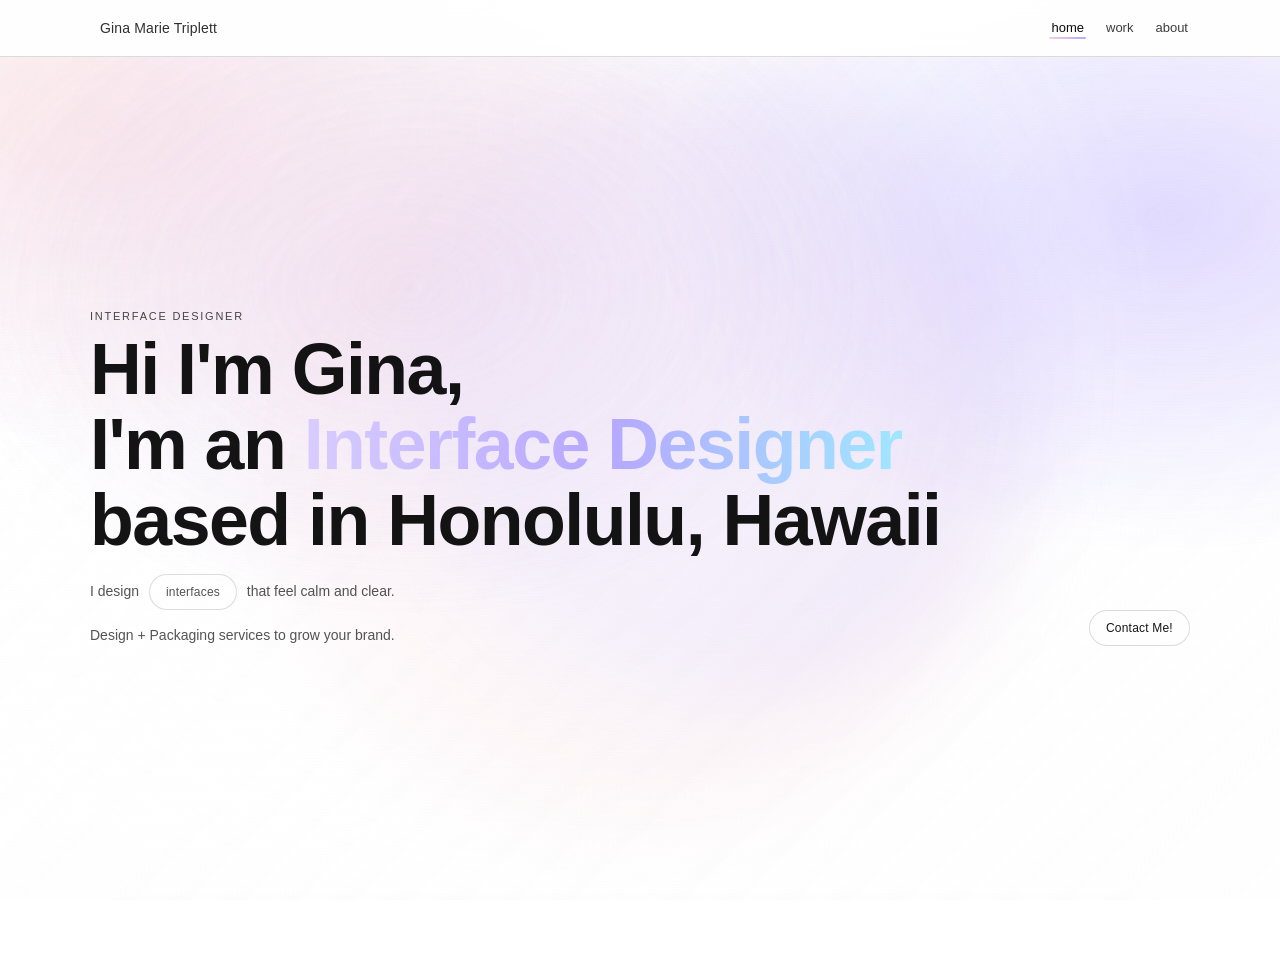
==== index.html @ a308b0f1 "up nav" ====
<!doctype html>
<html lang="en">

<head>
    <meta charset="utf-8" />
    <meta name="viewport" content="width=device-width,initial-scale=1" />
    <title>Gina Marie Triplett — Portfolio</title>

    <!-- CONNECT CSS -->
    <link rel="stylesheet" href="css/style.css" />
</head>

<body>

    <!-- FLUID BACKGROUND (GLOBAL) -->
    <link rel="stylesheet" href="css/fluidbackground.css" />
    <div class="bg" aria-hidden="true">
        <div class="blob blob--1"></div>
        <div class="blob blob--2"></div>
        <div class="blob blob--3"></div>
    </div>
    <script src="js/fluidbackground.js"></script>

    <!-- LOADER -->
    <link rel="stylesheet" href="css/loader.css" />
    <div class="loader" id="loader" aria-label="Loading screen" role="status">
        <div class="loader-parallax" aria-hidden="true">
            <div class="layer l1"></div>
            <div class="layer l2"></div>
            <div class="layer l3"></div>
            <div class="layer grain"></div>
        </div>

        <div class="loader-inner">
            <div class="loader-row">
                <span class="loader-brand">Gina Marie Triplett</span>
                <span class="loader-pct" id="loaderPct">0%</span>
            </div>

            <div class="loader-bar" aria-hidden="true">
                <div class="loader-fill" id="loaderFill"></div>
            </div>

            <p class="loader-sub">Loading portfolio…</p>
        </div>
    </div>
    <script src="js/loader.js"></script>

    <!-- HEADER -->
    <header class="site-header">
        <div class="wrap nav">
            <a class="brand" href="#top">
                <img src="../portfolio-2026/img/star-black-2.png" alt="">
                Gina Marie Triplett</a>

            <nav class="menu" aria-label="Primary">
                <a href="#top" class="active">home</a>
                <a href="#projects">work</a>
                <a href="#about">about</a>
                <!-- <a href="#contact">contact</a> -->
            </nav>
        </div>

        <div class="progress" aria-hidden="true">
            <span id="progressFill"></span>
        </div>

    </header>

    <!-- SCROLL TRACKING -->
    <main class="scroll-parent" id="scroll-parent">

        <!-- HERO -->
        <section class="snap-sec hero" id="top" aria-label="Hero" data-theme="hero">
            <div class="hero-parallax" aria-hidden="true">
                <div class="layer l1"></div>
                <div class="layer l2"></div>
                <div class="layer l3"></div>
                <div class="layer grain"></div>
            </div>

            <div class="wrap hero-grid">
                <div class="hero-copy anim hero-parallax-text">
                    <p class="eyebrow">INTERFACE DESIGNER</p>

                    <h1 class="typing">
                        Hi I'm Gina,<br>
                        I'm an <span class="accent">Interface Designer</span><br>
                        based in Honolulu, Hawaii
                    </h1>

                    <!-- ENABLE ROTATOR -->
                    <link rel="stylesheet" href="css/rotator.css">
                    <p class="rotator" aria-label="Rotating tagline">
                        <span>I design</span>
                        <span class="rotator-word" id="rotWord">interfaces</span>
                        <span>that feel calm and clear.</span>
                    </p>
                    <script src="js/rotator.js"></script>

                    <p class="lead">Design + Packaging services to grow your brand.</p>
                </div>

                <div class="hero-cta anim hero-parallax-text">
                    <a class="btn btn-outline" href="#contact">Contact Me!</a>
                </div>
            </div>
        </section>

        <!-- PROJECTS -->
        <section class="snap-sec projects" id="projects" aria-label="Projects" data-theme="projects">
            <div class="wrap panel panel--glass">

                <div class="strip" aria-label="Skills banner">
                    <div class="strip-inner">
                        <div class="marquee" aria-hidden="true">
                            <span>Interface Design</span><span class="dot">•</span>
                            <span>Design Systems</span><span class="dot">•</span>
                            <span>Logo Design</span><span class="dot">•</span>
                            <span>Brand Identity</span><span class="dot">•</span>
                            <span>Packaging Strategy</span><span class="dot">•</span>
                            <span>Scroll-Trigger Transitions</span><span class="dot">•</span>
                            <span>Motion &amp; Animation</span><span class="dot">•</span>
                            <span>Interactive Prototypes</span><span class="dot">•</span>
                            <span>Responsive Web Design</span><span class="dot">•</span>
                            <span>UI Architecture</span><span class="dot">•</span>
                            <span>Thoughtful Micro-Interactions</span><span class="dot">•</span>
                            <span>Calm, Clear UX</span><span class="dot">•</span>
                            <span>Designed in Honolulu</span><span class="dot">•</span>

                            <span>Interface Design</span><span class="dot">•</span>
                            <span>Design Systems</span><span class="dot">•</span>
                            <span>Logo Design</span><span class="dot">•</span>
                            <span>Brand Identity</span><span class="dot">•</span>
                            <span>Packaging Strategy</span><span class="dot">•</span>
                            <span>Scroll-Trigger Transitions</span><span class="dot">•</span>
                            <span>Motion &amp; Animation</span><span class="dot">•</span>
                            <span>Interactive Prototypes</span><span class="dot">•</span>
                            <span>Responsive Web Design</span><span class="dot">•</span>
                            <span>UI Architecture</span><span class="dot">•</span>
                            <span>Thoughtful Micro-Interactions</span><span class="dot">•</span>
                            <span>Calm, Clear UX</span><span class="dot">•</span>
                            <span>Designed in Honolulu</span><span class="dot">•</span>
                        </div>
                    </div>
                </div>

                <div class="section-head anim">
                    <p class="eyebrow">SELECTED WORK</p>
                    <h2 class="h2">Work</h2>
                    <p class="muted">A few highlights from UI, branding, and web builds.</p>
                </div>

                <div class="grid anim" aria-label="Project grid">

                    <a class="card card--featured" href="aetherair-branding/index.html">
                        <div class="thumb">
                            <img src="img/1-branding-airline-gate-aa.jpg"
                                alt="Aether Airlines branding shown on an airport gate sign">
                        </div>
                        <div class="meta">
                            <h3>Aether Airlines - Branding</h3>
                            <p>Logo Design, Brand Identity</p>
                        </div>
                    </a>



                    <a class="card" href="aetherair-website/index.html">
                        <div class="thumb">
                            <img src="img/1-aetherair-website.jpg" alt="Aether Airlines website design">
                        </div>
                        <div class="meta">
                            <h3>Aether Airlines - Website</h3>
                            <p>Responsive Web Design, UI Architecture</p>
                        </div>
                    </a>

                    <a class="card" href="aetherair-mobile/index.html">
                        <div class="thumb">
                            <img src="img/1-aetherair-mobileapp.jpg" alt="Aether Airlines mobile app design">
                        </div>
                        <div class="meta">
                            <h3>Aether Airlines - Mobile App</h3>
                            <p>Mobile Design, Airline Mobile Features</p>
                        </div>
                    </a>

                    <a class="card" href="tourism-logo/index.html">
                        <div class="thumb">
                            <img src="img/amsterdam-thumbnail-logo.jpg" alt="Amsterdam logo design">
                        </div>
                        <div class="meta">
                            <h3>Amsterdam Logo</h3>
                            <p>Logo Design</p>
                        </div>
                    </a>

                    <a class="card" href="ll-animation/index.html">
                        <div class="thumb">
                            <img src="img/animation-yellow-bg-logo.jpg" alt="L&L animation branding">
                        </div>
                        <div class="meta">
                            <h3>L&L Animation</h3>
                            <p>Motion Graphics, Brand Identity Animation</p>
                        </div>
                    </a>

                    <a class="card" href="volt-fitness/index.html">
                        <div class="thumb">
                            <img src="img/volt-mock-logo.jpg" alt="Volt fitness tracker branding">
                        </div>
                        <div class="meta">
                            <h3>Volt Fitness Tracker</h3>
                            <p>Brand Identity, Logo Design, Website Design</p>
                        </div>
                    </a>
                </div>
            </div>
            </div>
        </section>

        <!-- ABOUT -->
        <section class="snap-sec about" id="about" aria-label="About" data-theme="about">
            <div class="wrap panel panel--glass">
                <div class="about-card anim">
                    <img class="about-img" src="img/1-profilepic.jpg" alt="Portrait of Gina Marie Triplett" />

                    <div class="about-copy">
                        <p class="eyebrow">THE CREATIVE</p>
                        <h2>About Me</h2>

                        <p class="muted">
                            I’m an interface designer based in Honolulu, focused on building clean, structured visual
                            systems for digital products. My work emphasizes clarity, consistency, and thoughtful
                            interaction design.
                        </p>

                        <p class="muted">
                            Outside of design, I’m usually at the beach, running, or training at the gym.
                            I also love baking and decompressing with Nintendo Switch games.
                        </p>
                    </div>
                </div>
            </div>
        </section>

        <!-- CONTACT -->
        <section class="snap-sec contact" id="contact" aria-label="Contact" data-theme="contact">
            <div class="wrap panel panel--glass">
                <div class="contact-card anim">
                    <div class="contact-copy">
                        <p class="eyebrow">WORK TOGETHER</p>
                        <h2>Contact</h2>
                        <p class="muted">Impacting the world one design at a time.</p>

                        <div class="contact-actions">
                            <a class="btn btn-outline" href="https://www.linkedin.com/in/ginamarietriplett/"
                                target="_blank" rel="noreferrer">LinkedIn</a>
                            <a class="btn btn-outline" href="mailto:ginamarietriplett@gmail.com">Email</a>
                            <a class="btn btn-outline" href="img/ginamarietriplett_resume_2026.pdf" target="_blank"
                                rel="noreferrer">Resume</a>
                        </div>
                    </div>
                </div>
            </div>
        </section>

        <!-- FOOTER -->
        <section class="snap-sec footer-sec" aria-label="Footer" data-theme="footer">
            <footer class="footer wrap anim">
                <div class="footer-row">
                    <small>© <span id="year"></span> <img src="../img/star-black-2.png" alt=""> Gina Marie
                        Triplett</small>
                    <nav class="footer-links" aria-label="Footer links">
                        <a href="#top">Home</a>
                        <a href="#projects">Work</a>
                        <a href="#about">About</a>
                        <a href="#contact">Contact</a>
                    </nav>
                </div>
            </footer>
        </section>

    </main>

    <!-- ENABLE ON SCROLL TRIGGER EVENTS -->
    <link rel="stylesheet" href="css/scrolltriggers.css">
    <script src="js/scrolltriggers.js"></script>




</body>

</html>
---- css/style.css ----
/* =========================================================
   01) TOKENS / ROOT
========================================================= */
:root {
    --bg: #ffffff;
    --ink: #0b0b0b;
    --muted: rgba(11, 11, 11, .65);
    --line: rgba(11, 11, 11, .14);

    --pink: #f6cfd9;
    --purple: #b6a7ff;

    --radius: 999px;
    --wrap: 1100px;
    --headerH: 56px;

    --grad: linear-gradient(135deg, var(--pink), var(--purple));

    --mx: 50vw;
    --my: 50vh;

    --c1: rgba(246, 207, 217, .50);
    --c2: rgba(182, 167, 255, .42);
    --c3: rgba(255, 255, 255, .14);
}

/* =========================================================
   02) BASE / RESET
========================================================= */
* {
    box-sizing: border-box;
}

html,
body {
    height: 100%;
}

/* ENABLE SMOOTH SCROLLING */
html {
    scroll-behavior: smooth;
}

body {
    margin: 0;
    font-family: "Helvetica Neue", Helvetica, Arial, sans-serif;
    color: var(--ink);
    background: var(--bg);
    /* overflow: hidden; */
}

a {
    color: inherit;
    text-decoration: none;
}

.wrap {
    width: min(var(--wrap), calc(100% - 56px));
    margin-inline: auto;
}

.eyebrow {
    margin: 0 0 10px;
    font-size: 11px;
    letter-spacing: .16em;
    text-transform: uppercase;
    opacity: .78;
}

.h2 {
    margin: 0 0 10px;
    font-size: clamp(28px, 3.2vw, 44px);
    letter-spacing: -.02em;
}

.muted {
    margin: 0;
    color: var(--muted);
    line-height: 1.7;
    /* increase from default */
}

.snap,
.site-header,
.loader {
    position: relative;
    z-index: 1;
}

/* ENABLE RESPONSIVE IMAGES */
img {
    max-width: 100%;
    height: auto;
    display: block;
}




/* =========================================================
   04) SHARED COMPONENTS
========================================================= */
.btn {
    display: inline-flex;
    align-items: center;
    justify-content: center;
    padding: 10px 16px;
    border-radius: var(--radius);
    font-size: 12px;
    letter-spacing: .2px;
    white-space: nowrap;
}

.btn-outline {
    border: 1px solid var(--line);
    background: rgba(255, 255, 255, .45);
    transition: transform .25s ease, box-shadow .25s ease, border-color .25s ease;
}

.btn-outline:hover {
    border-color: rgba(182, 167, 255, .65);
    transform: translateY(-2px);
    box-shadow: 0 12px 28px rgba(182, 167, 255, .18);
}

.panel {
    border-radius: 28px;
    padding: clamp(22px, 4vw, 44px);
    border: 1px solid rgba(255, 255, 255, .40);
    background: rgba(255, 255, 255, .35);
    backdrop-filter: blur(12px);
    -webkit-backdrop-filter: blur(12px);
    box-shadow: 0 22px 70px rgba(0, 0, 0, .10);
}

.panel--glass {
    position: relative;
    overflow: hidden;
}

.panel--glass::before {
    content: "";
    position: absolute;
    inset: -2px;
    pointer-events: none;
    background:
        radial-gradient(900px 420px at 18% 12%, rgba(255, 255, 255, .55), transparent 55%),
        radial-gradient(700px 360px at 82% 8%, rgba(255, 255, 255, .35), transparent 60%);
    opacity: .55;
}

.panel--glass>* {
    position: relative;
    z-index: 1;
}

/* =========================================================
   05) HEADER + SCROLLER
========================================================= */
.site-header {
    position: fixed;
    width: 100%;
    top: 0;
    z-index: 50;
    background: rgba(255, 255, 255, .92);
    backdrop-filter: blur(10px);
    border-bottom: 1px solid var(--line);
}

.nav {
    display: flex;
    align-items: center;
    justify-content: space-between;
    gap: 16px;
    padding: 14px 0;
}

.brand {
    font-size: 14px;
    letter-spacing: .2px;
    opacity: .85;
}

.menu {
    display: flex;
    gap: 18px;
    font-size: 13px;
}

.menu a {
    padding: 6px 2px;
    opacity: .8;
    position: relative;
}

.menu a.active {
    opacity: 1;
}

.menu a.active::after {
    content: "";
    position: absolute;
    left: 0;
    right: 0;
    bottom: 2px;
    height: 2px;
    background: linear-gradient(90deg, var(--pink), var(--purple));
    border-radius: 99px;
}


/* ADD SPACE BETWEEN SECTIONS */
section {
    padding: 2em 0;
}

.hero {
    /* padding-block-start: calc(4em + var(--headerH)); */

    min-height: calc(100vh - var(--headerH));
}

.hero,
.projects,
.about,
.contact,
.footer-sec {
    background: transparent !important;
}

/* =========================================================
   06) HERO
========================================================= */

.hero-copy h1 {
    margin-bottom: 16px;
    line-height: 1.05;
}

.rotator {
    margin: 0 0 16px;
    transform: translateY(-2px);
}

.lead {
    margin: 0;
}


.hero {
    display: flex;
    align-items: center;
    /* overflow: hidden; */
    color: rgba(0, 0, 0, .92);
}

.hero-parallax {
    position: absolute;
    inset: 0;
    z-index: 0;
    pointer-events: none;
    overflow: hidden;
}

.hero>.wrap {
    position: relative;
    z-index: 1;
}

.hero-parallax .l1 {
    position: absolute;
    inset: -12%;
    background:
        radial-gradient(900px 520px at 18% 22%, rgba(246, 207, 217, .55), transparent 60%),
        radial-gradient(820px 520px at 82% 30%, rgba(182, 167, 255, .45), transparent 62%),
        linear-gradient(135deg, rgba(255, 255, 255, .75), rgba(255, 255, 255, .55));
    opacity: .9;
    transform: translate3d(0, calc(var(--py, 0px) * .10), 0) scale(1.04);
}

.hero-parallax .l2 {
    position: absolute;
    inset: -10%;
    background:
        radial-gradient(circle at var(--mx) var(--my),
            rgba(255, 255, 255, .40),
            rgba(255, 255, 255, .10) 38%,
            transparent 62%);
    opacity: .8;
    transform: translate3d(0, calc(var(--py, 0px) * .16), 0);
}

.hero-parallax .l3 {
    position: absolute;
    inset: -18%;
    background:
        radial-gradient(720px 520px at var(--mx) var(--my), rgba(246, 207, 217, .30), transparent 62%),
        radial-gradient(760px 520px at var(--mx) var(--my), rgba(182, 167, 255, .24), transparent 64%);
    opacity: .7;
    filter: blur(2px);
    transform: translate3d(0, calc(var(--py, 0px) * .24), 0);
}

.hero-parallax .grain {
    position: absolute;
    inset: 0;
    opacity: .14;
    background-image:
        repeating-linear-gradient(0deg, rgba(0, 0, 0, .05), rgba(0, 0, 0, .05) 1px, transparent 1px, transparent 3px),
        repeating-linear-gradient(90deg, rgba(0, 0, 0, .035), rgba(0, 0, 0, .035) 1px, transparent 1px, transparent 4px);
    mix-blend-mode: soft-light;
}

.hero-grid {
    display: grid;
    grid-template-columns: 1fr auto;
    align-items: end;
    gap: 24px;
}

h1 {
    margin: 0;
    font-size: clamp(48px, 5.6vw, 82px);
    line-height: .95;
    letter-spacing: -1.5px;
}

.accent {
    background: linear-gradient(90deg, #d8ccff, #b6a7ff, #9fe7ff);
    -webkit-background-clip: text;
    background-clip: text;
    color: transparent;

    animation: floatText 4s ease-in-out infinite;
}

@keyframes floatText {
    0% {
        transform: translateY(0px);
    }

    50% {
        transform: translateY(-4px);
    }

    100% {
        transform: translateY(0px);
    }
}

.lead {
    margin: 14px 0 0;
    color: rgba(11, 11, 11, .7);
    font-size: 14px;
    line-height: 1.4;
}

.hero-parallax-text {
    transform: translate3d(0, calc(var(--tpy, 0px) * -0.10), 0);
    will-change: transform;
}


/* =========================================================
   07) PROJECTS
========================================================= */
.section-head {
    margin: 0 0 18px;
}

.strip {
    margin: 10px 0 26px;
    background: #242424;
    border-radius: 14px;
    overflow: hidden;
    border: 1px solid rgba(255, 255, 255, .15);
}

.strip-inner {
    overflow: hidden;
    padding: 14px 0;
}

.marquee {
    display: flex;
    align-items: center;
    gap: 18px;
    white-space: nowrap;
    animation: marquee 18s linear infinite;
    font-size: 13px;
    letter-spacing: .35px;
    font-weight: 550;
    color: #fff;
}

.marquee .dot {
    opacity: .7;
    color: rgba(255, 255, 255, .7);
}

@keyframes marquee {
    from {
        transform: translateX(0);
    }

    to {
        transform: translateX(-50%);
    }
}

.grid {
    display: grid;
    grid-template-columns: repeat(3, minmax(0, 1fr));
    grid-auto-rows: auto;
    gap: 16px;
}

.card--featured {
    grid-column: 1 / span 2;
    grid-row: span 2;
}

/* .card--featured {
    align-self: stretch;
} */



.card--featured .meta h3 {
    font-size: 16px;
}

@media (max-width: 900px) {
    .grid {
        grid-template-columns: 1fr;
    }

    .card--featured {
        grid-column: auto;
        grid-row: auto;
    }

    .card--featured .thumb {
        min-height: 240px;
    }
}

.card {
    border: 1px solid rgba(255, 255, 255, .42);
    border-radius: 18px;
    overflow: hidden;
    background: rgba(255, 255, 255, .42);
    backdrop-filter: blur(10px);
    -webkit-backdrop-filter: blur(10px);
    box-shadow: 0 18px 50px rgba(0, 0, 0, .10);
    transition: transform .25s ease, box-shadow .25s ease, border-color .25s ease;
}

.card:hover {
    transform: translateY(-6px);
    box-shadow: 0 26px 70px rgba(0, 0, 0, .16);
    border-color: rgba(255, 255, 255, .75);
}

.thumb {
    width: 100%;
    aspect-ratio: 16/10;
    background-size: cover;
    background-position: center;
    position: relative;
}

.thumb::after {
    content: "";
    position: absolute;
    inset: 0;
    background: linear-gradient(180deg, rgba(255, 255, 255, .10), rgba(0, 0, 0, .08));
}

.thumb img {
    width: 100%;
    height: 100%;
    object-fit: cover;
    display: block;
}

.meta {
    padding: 12px 12px 14px;
}

.meta h3 {
    margin: 0;
    font-size: 14px;
    letter-spacing: -.01em;
}

.meta p {
    margin: 6px 0 0;
    font-size: 12px;
    color: var(--muted);
}

/* =========================================================
   08) ABOUT
========================================================= */
.about {
    display: flex;
    align-items: center;
    justify-content: center;
    color: var(--ink);
}

.about-card {
    width: min(1000px, 100%);
    display: grid;
    grid-template-columns: 380px 1fr;
    gap: 60px;
    align-items: center;
    border-radius: 32px;
    padding: 60px;
    background: rgba(255, 255, 255, .55);
    backdrop-filter: blur(10px);
    border: 1px solid rgba(255, 255, 255, .4);
}

.about-img {
    width: 100%;
    aspect-ratio: 1 / 1;
    border-radius: 22px;
    border: 1px solid rgba(255, 255, 255, .22);
    object-fit: cover;
    display: block;
}



/* =========================================================
   09) CONTACT
========================================================= */
.contact {
    display: flex;
    align-items: center;
    justify-content: center;
}

.contact-card {
    display: grid;
    grid-template-columns: 1fr 320px;
    gap: 40px;
    align-items: center;
    border-radius: 32px;
    padding: clamp(28px, 4.5vw, 60px);
    background: rgba(255, 255, 255, .55);
    backdrop-filter: blur(10px);
    border: 1px solid rgba(255, 255, 255, .4);
}

.contact-actions {
    display: flex;
    gap: 14px;
    flex-wrap: wrap;
    margin-top: 26px;
}

/* =========================================================
   10) FOOTER
========================================================= */
.footer-sec {
    display: flex;
    align-items: center;
}

.footer-row {
    display: flex;
    align-items: center;
    justify-content: space-between;
    gap: 16px;
    padding: 18px 0;
    border-top: 1px solid var(--line);
}

.footer-links {
    display: flex;
    gap: 14px;
    font-size: 12px;
    opacity: .75;
}

.footer-links a:hover {
    opacity: 1;
}

/* =========================================================
   11) RESPONSIVE
========================================================= */
@media (max-width: 900px) {
    .menu {
        display: flex;
        gap: 14px;
        font-size: 13px;
    }

    .menu a[href="#top"] {
        display: none;
    }

    .nav {
        padding: 12px 0;
    }

    .hero-grid {
        grid-template-columns: 1fr;
    }

    .about-card {
        grid-template-columns: 1fr;
        gap: 32px;
        padding: 44px;
    }

    .about-img {
        max-width: 420px;
        margin: 0 auto;
    }

    .contact-card {
        grid-template-columns: 1fr;
    }

    .contact-actions {
        justify-content: center;
    }
}

/* =========================================================
   LOADER
========================================================= */

body.is-loading {
    overflow: hidden;
}

body.is-loading .snap {
    pointer-events: none;
}

/* full screen overlay */
.loader {
    position: fixed;
    inset: 0;
    display: grid;
    place-items: center;
    overflow: hidden;
    background: transparent;
    transition: opacity .5s ease, visibility .5s ease;
}

.loader.is-hidden {
    opacity: 0;
    visibility: hidden;
    pointer-events: none;
}

/* background layers */
.loader-parallax {
    position: absolute;
    inset: 0;
    pointer-events: none;
}

.loader-parallax .layer.l1 {
    position: absolute;
    inset: -10%;
}

/* center card */
.loader-inner {
    position: relative;
    z-index: 1;
}

/* ===============================
   PROJECT CARD ADJUSTMENTS ONLY
   =============================== */

/* Desktop: make featured Aether image taller */
/* @media (min-width: 901px) {
    .card--featured .thumb {
        aspect-ratio: 16 / 10;
        min-height: 430px;
    }
} */

/* Mobile: stop cards from stretching / remove extra white space */
/* @media (max-width: 700px) {
    .grid {
        grid-auto-rows: auto;
    }

    .card {
        height: auto;
    }

    .thumb {
        aspect-ratio: 16 / 10;
    }

    .card--featured .thumb {
        min-height: 240px;
        aspect-ratio: 16 / 10;
    }

    .meta {
        padding: 12px 12px 14px;
    }
} */

/* Desktop: taller featured image only */
/* Desktop: make Aether Branding image taller */
@media (min-width: 901px) {
    .projects .card--featured .thumb {
        aspect-ratio: auto;
        height: 520px;
        min-height: 0;
    }

    .projects .card--featured .thumb img {
        height: 100%;
        object-fit: cover;
    }
}

/* Mobile: tighten card height */
@media (max-width: 700px) {
    .grid {
        grid-template-columns: 1fr;
        grid-auto-rows: auto;
    }

    .card--featured {
        grid-column: auto;
        grid-row: auto;
    }

    .card--featured .thumb,
    .thumb {
        aspect-ratio: 16 / 10;
        min-height: 0;
    }
}

/* ===============================
   NAV BAR
   =============================== */

.brand img {
    height: 30px;
    /* 👈 adjust this */
    width: auto;
    display: block;
}

.brand {
    display: flex;
    align-items: center;
    gap: 10px;
    /* space between logo + name */
    text-decoration: none;
    color: inherit;
}

.brand img {
    height: 22px;
    width: auto;
}

.brand {
    font-weight: 500;
    /* slightly bold, not heavy */
    font-size: 14px;
    letter-spacing: 0.01em;
}
---- css/fluidbackground.css ----
/* =========================================================
   03) GLOBAL FLUID BACKGROUND
========================================================= */
.bg {
    position: fixed;
    inset: 0;
    z-index: -1;
    overflow: hidden;
    pointer-events: none;
    background:
        radial-gradient(1200px 900px at 30% 10%, rgba(0, 0, 0, .03), transparent 60%),
        var(--bg);
}

.blob {
    position: absolute;
    left: var(--mx);
    top: var(--my);
    width: 58vmax;
    height: 58vmax;
    border-radius: 999px;
    transform: translate(-50%, -50%);
    filter: blur(44px);
    opacity: .95;
    will-change: left, top, transform;
    mix-blend-mode: normal;
}

.blob--1 {
    background: var(--c1);
}

.blob--2 {
    background: var(--c2);
    width: 50vmax;
    height: 50vmax;
    opacity: .85;
}

.blob--3 {
    background: var(--c3);
    width: 42vmax;
    height: 42vmax;
    opacity: .70;
}

.bg::after {
    content: "";
    position: absolute;
    inset: -20%;
    background:
        radial-gradient(circle at var(--mx) var(--my), rgba(0, 0, 0, .035), transparent 40%),
        repeating-linear-gradient(120deg, rgba(0, 0, 0, .02), rgba(0, 0, 0, .02) 1px, transparent 1px, transparent 12px);
    opacity: .22;
}
---- css/loader.css ----
/* =========================================================
   02.5) LOADER
========================================================= */
body.is-loading {
    overflow: hidden;
}

body.is-loading .snap {
    pointer-events: none;
}

.loader {
    position: fixed;
    inset: 0;
    z-index: 9999;
    display: grid;
    place-items: center;
    overflow: hidden;
    background: transparent;
    transition: opacity .5s ease, visibility .5s ease;
}

.loader.is-hidden {
    opacity: 0;
    visibility: hidden;
    pointer-events: none;
}

.loader-parallax {
    position: absolute;
    inset: 0;
    pointer-events: none;
}

.loader-parallax .layer.l1 {
    position: absolute;
    inset: -10%;
    background: var(--grad);
    opacity: .85;
    transform: translate3d(0, calc(var(--lpy, 0px) * 0.12), 0) scale(1.05);
}

.loader-parallax .layer.l2 {
    position: absolute;
    inset: -20%;
    background:
        radial-gradient(circle at 18% 28%, rgba(255, 255, 255, .55), transparent 42%),
        radial-gradient(circle at 80% 40%, rgba(255, 255, 255, .35), transparent 46%),
        radial-gradient(circle at 55% 78%, rgba(0, 0, 0, .10), transparent 44%);
    transform: translate3d(0, calc(var(--lpy, 0px) * 0.22), 0);
    filter: blur(2px);
    opacity: .92;
}

.loader-parallax .layer.l3 {
    position: absolute;
    inset: 0;
    background:
        radial-gradient(circle at 50% 30%, rgba(255, 255, 255, .25), transparent 52%),
        radial-gradient(circle at 50% 90%, rgba(0, 0, 0, .12), transparent 45%);
    transform: translate3d(0, calc(var(--lpy, 0px) * 0.34), 0);
    opacity: .9;
}

.loader-parallax .layer.grain {
    position: absolute;
    inset: 0;
    opacity: .22;
    background-image:
        repeating-linear-gradient(0deg, rgba(0, 0, 0, .06), rgba(0, 0, 0, .06) 1px, transparent 1px, transparent 3px),
        repeating-linear-gradient(90deg, rgba(0, 0, 0, .04), rgba(0, 0, 0, .04) 1px, transparent 1px, transparent 4px);
    mix-blend-mode: soft-light;
}

.loader-inner {
    position: relative;
    z-index: 1;
    width: min(520px, calc(100% - 56px));
    background: rgba(255, 255, 255, .62);
    border: 1px solid rgba(0, 0, 0, .12);
    border-radius: 22px;
    padding: 18px;
    backdrop-filter: blur(10px);
    -webkit-backdrop-filter: blur(10px);
    box-shadow: 0 22px 70px rgba(0, 0, 0, .12);
}

.loader-row {
    display: flex;
    align-items: baseline;
    justify-content: space-between;
    gap: 16px;
    margin-bottom: 12px;
}

.loader-brand {
    font-size: 14px;
    letter-spacing: .2px;
    opacity: .9;
}

.loader-pct {
    font-size: 12px;
    opacity: .8;
}

.loader-bar {
    height: 10px;
    border-radius: 999px;
    border: 1px solid rgba(0, 0, 0, .16);
    overflow: hidden;
    background: rgba(255, 255, 255, .60);
}

.loader-fill {
    height: 100%;
    width: 0%;
    background: rgba(0, 0, 0, .85);
    border-radius: 999px;
    transition: width .08s linear;
}

.loader-sub {
    margin: 12px 0 0;
    font-size: 12px;
    color: rgba(0, 0, 0, .65);
}
---- css/rotator.css ----
.rotator {
    margin: 18px 0 0;
    font-size: 14px;
    color: rgba(11, 11, 11, .7);
}

/* .rotator-word {
    display: inline-block;
    padding: 5px 9px 7px 9px;
    border-radius: 999px;
    border: 1px solid rgba(11, 11, 11, .18);
    background: rgba(255, 255, 255, .45);
    margin: 0 6px;
    min-width: 12ch;
    text-align: center;
    transition: opacity .25s ease, transform .25s ease;
    line-height: 1.1;
} */

.rotator-word {
    display: inline-flex;
    align-items: center;
    justify-content: center;

    /* MATCH BUTTON */
    padding: 10px 16px;
    border-radius: var(--radius);
    font-size: 12px;
    letter-spacing: .2px;

    border: 1px solid var(--line);
    background: rgba(255, 255, 255, .45);

    margin: 0 6px;
    min-width: 12ch;
    text-align: center;

    transition: opacity .25s ease, transform .25s ease,
        box-shadow .25s ease, border-color .25s ease;
}

.rotator-word.fade {
    opacity: 0;
    transform: translateY(4px);
}
---- css/scrolltriggers.css ----
/* ONSCROLL TRIGGER */
.scroll-parent {
    height: calc(100vh - var(--headerH));
    margin-block-start: var(--headerH);
    overflow-y: auto;
}

/* HIDE THE SCROLL PARENT SCROLLBAR */
.scroll-parent::-webkit-scrollbar {
    display: none;
}

.scroll-parent {
    -ms-overflow-style: none;
    scrollbar-width: none;
}

/* ONSCROLL PROGRESS BAR */
.progress {
    position: relative;
    top: 1px;
    height: 1px;
    background: transparent;
    /* border-top: 1px solid var(--line); */
}

.progress span {
    display: block;
    height: 100%;
    width: 0%;
    background: rgba(0, 0, 0, .8);
    transform-origin: left;
}

/* ONSCROLL ANIMATE IN */
.anim {
    opacity: 0;
    transform: translateY(14px);
    transition: opacity .6s ease, transform .6s ease;
}

.anim.in {
    opacity: 1;
    transform: translateY(0);
}
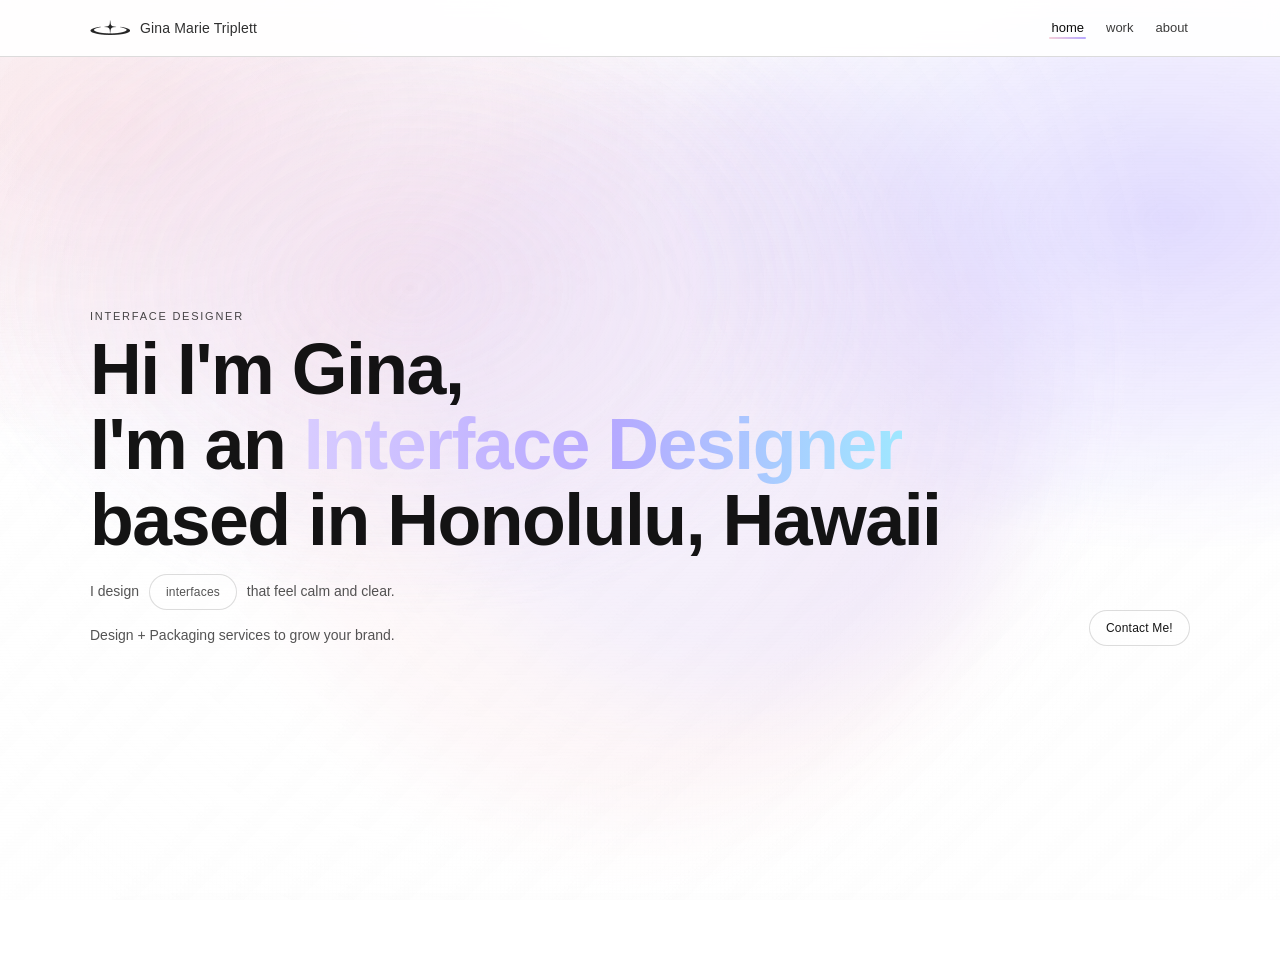
==== commit fa3ad651: "up nav logo" ====
--- a/index.html
+++ b/index.html
@@ -50,7 +50,7 @@
     <header class="site-header">
         <div class="wrap nav">
             <a class="brand" href="#top">
-                <img src="../portfolio-2026/img/star-black-2.png" alt="">
+                <img src="img/star-black-2.png" alt="">
                 Gina Marie Triplett</a>
 
             <nav class="menu" aria-label="Primary">
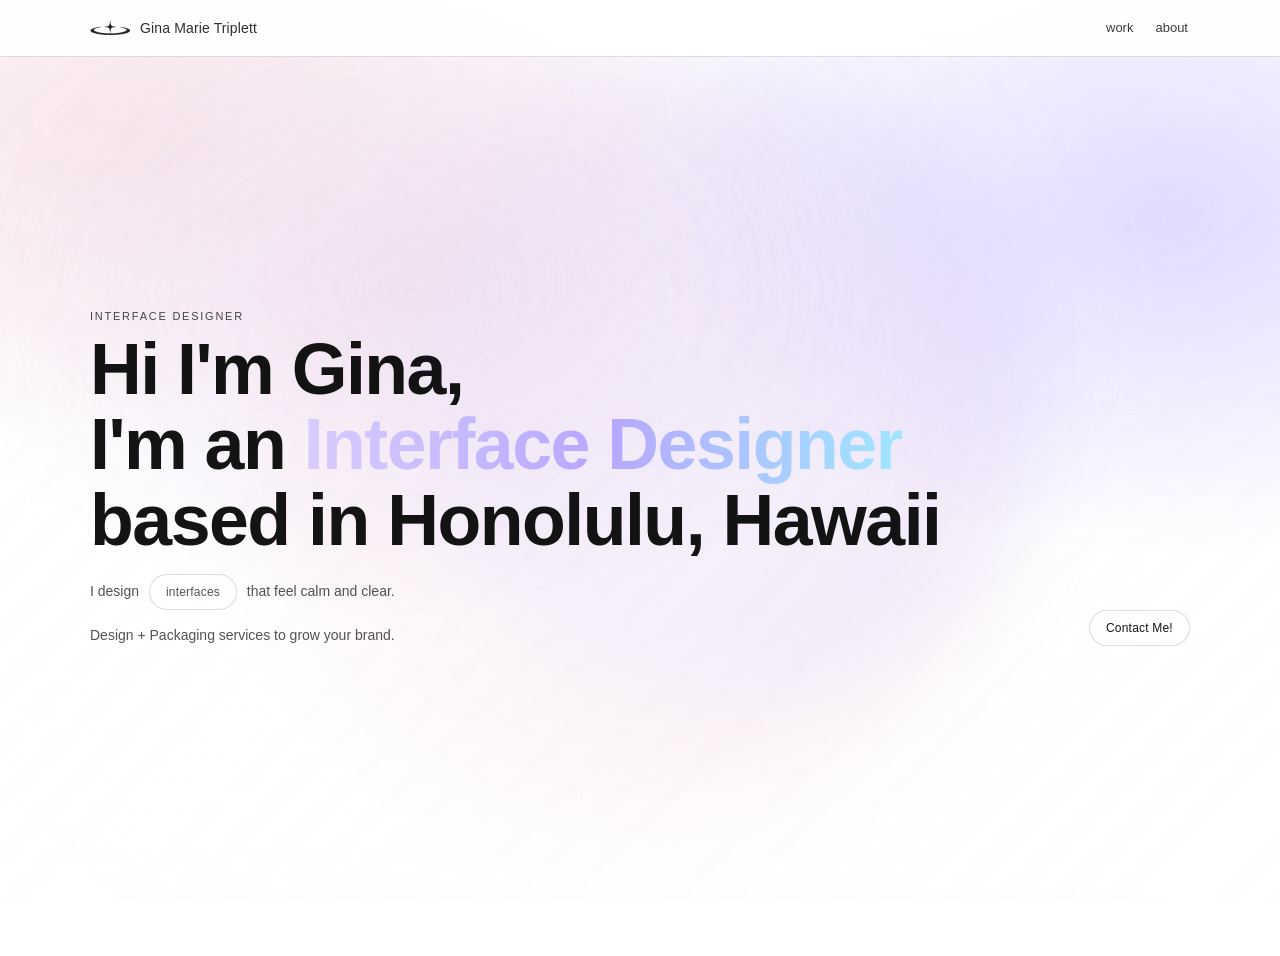
==== commit 05de8b56: "update home footer" ====
--- a/index.html
+++ b/index.html
@@ -54,7 +54,7 @@
                 Gina Marie Triplett</a>
 
             <nav class="menu" aria-label="Primary">
-                <a href="#top" class="active">home</a>
+                <!-- <a href="#top" class="active">home</a> -->
                 <a href="#projects">work</a>
                 <a href="#about">about</a>
                 <!-- <a href="#contact">contact</a> -->
@@ -268,18 +268,66 @@
 
         <!-- FOOTER -->
         <section class="snap-sec footer-sec" aria-label="Footer" data-theme="footer">
+
             <footer class="footer wrap anim">
                 <div class="footer-row">
-                    <small>© <span id="year"></span> <img src="../img/star-black-2.png" alt=""> Gina Marie
-                        Triplett</small>
+
+                    <!-- CENTER GROUP -->
+                    <div class="footer-center">
+                        <img src="img/star-black-2.png" alt="logo">
+
+                        <span class="footer-name">
+                            Gina Marie Triplett <span class="copyright">©</span>
+                        </span>
+                    </div>
+
+                    <!-- RIGHT NAV -->
                     <nav class="footer-links" aria-label="Footer links">
+
+                        <a href="#projects">Work</a>
+                        <a href="#about">About</a>
+                    </nav>
+
+                </div>
+            </footer>
+
+
+            <!-- <footer class="footer-sec">
+                <div class="wrap footer-row">
+
+                    
+                    <div class="footer-left">
+                        <img src="img/star-black-2.png" alt="logo">
+                        <span class="footer-name">Gina Marie Triplett</span>
+                        <span class="copyright">©</span>
+                    </div>
+
+                    
+                    <div class="footer-links">
                         <a href="#top">Home</a>
                         <a href="#projects">Work</a>
                         <a href="#about">About</a>
                         <a href="#contact">Contact</a>
-                    </nav>
-                </div>
-            </footer>
+                    </div>
+
+                </div>
+            </footer> -->
+
+
+            <!-- <footer class="footer wrap anim">
+                <div class="footer-row">
+                    <small>© <span id="year"></span> <img src="img/star-black-2.png" alt="logo">
+                        <span class="footer-name">
+                            Gina Marie Triplett <span class="copyright">©</span>
+                        </span>
+                </div>
+                <nav class="footer-links" aria-label="Footer links">
+                    <a href="#top">Home</a>
+                    <a href="#projects">Work</a>
+                    <a href="#about">About</a>
+                </nav>
+                </div>
+            </footer> -->
         </section>
 
     </main>
--- a/css/style.css
+++ b/css/style.css
@@ -779,4 +779,45 @@
     /* slightly bold, not heavy */
     font-size: 14px;
     letter-spacing: 0.01em;
+}
+
+
+/* ===============================
+   FOOTER
+   =============================== */
+
+.footer-row {
+    display: grid;
+    grid-template-columns: auto 1fr auto;
+    align-items: center;
+}
+
+/* CENTER CONTENT */
+.footer-center {
+    grid-column: 1;
+    /* 👈 move to LEFT */
+    display: flex;
+    align-items: center;
+    gap: 10px;
+}
+
+/* RIGHT NAV */
+.footer-links {
+    grid-column: 3;
+    justify-self: end;
+    display: flex;
+    gap: 18px;
+}
+
+/* logo */
+.footer-center img {
+    height: 18px;
+    width: auto;
+}
+
+/* text */
+.footer-text,
+.footer-name {
+    font-size: 13px;
+    opacity: 0.85;
 }
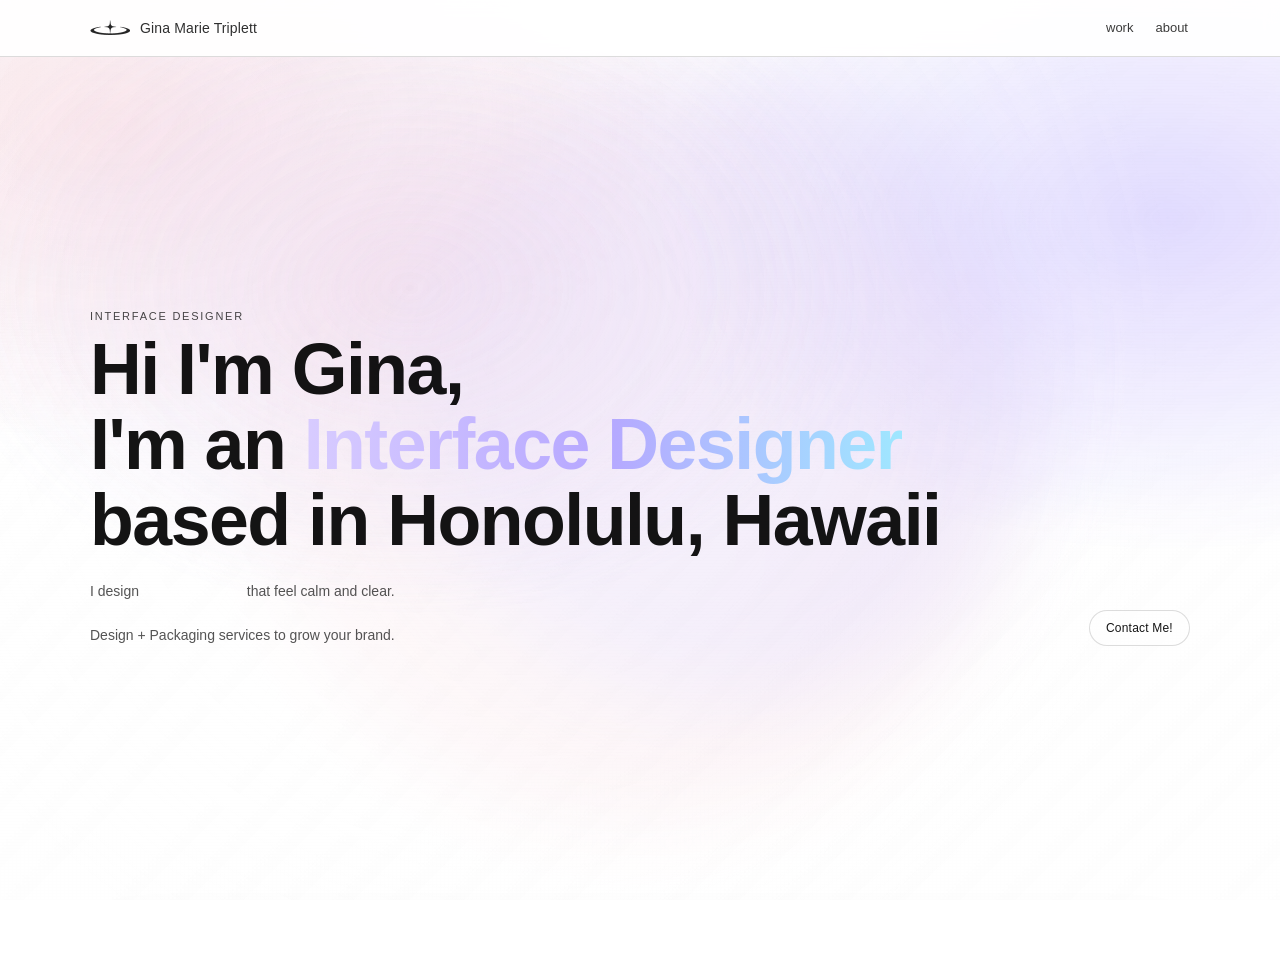
==== commit 598c5528: "update resume" ====
--- a/index.html
+++ b/index.html
@@ -153,7 +153,8 @@
 
                 <div class="grid anim" aria-label="Project grid">
 
-                    <a class="card card--featured" href="aetherair-branding/index.html">
+                    <!-- <a class="card card--featured" href="aetherair-branding/index.html"> -->
+                    <a class="card card--featured card--aether-branding" href="aetherair-branding/index.html">
                         <div class="thumb">
                             <img src="img/1-branding-airline-gate-aa.jpg"
                                 alt="Aether Airlines branding shown on an airport gate sign">
@@ -165,8 +166,7 @@
                     </a>
 
 
-
-                    <a class="card" href="aetherair-website/index.html">
+                    <a class="card card--aether-web" href="aetherair-website/index.html">
                         <div class="thumb">
                             <img src="img/1-aetherair-website.jpg" alt="Aether Airlines website design">
                         </div>
@@ -176,7 +176,7 @@
                         </div>
                     </a>
 
-                    <a class="card" href="aetherair-mobile/index.html">
+                    <a class="card card--aether-mobile" href="aetherair-mobile/index.html">
                         <div class="thumb">
                             <img src="img/1-aetherair-mobileapp.jpg" alt="Aether Airlines mobile app design">
                         </div>
@@ -185,6 +185,27 @@
                             <p>Mobile Design, Airline Mobile Features</p>
                         </div>
                     </a>
+
+
+                    <!-- <a class="card" href="aetherair-website/index.html">
+                        <div class="thumb">
+                            <img src="img/1-aetherair-website.jpg" alt="Aether Airlines website design">
+                        </div>
+                        <div class="meta">
+                            <h3>Aether Airlines - Website</h3>
+                            <p>Responsive Web Design, UI Architecture</p>
+                        </div>
+                    </a>
+
+                    <a class="card" href="aetherair-mobile/index.html">
+                        <div class="thumb">
+                            <img src="img/1-aetherair-mobileapp.jpg" alt="Aether Airlines mobile app design">
+                        </div>
+                        <div class="meta">
+                            <h3>Aether Airlines - Mobile App</h3>
+                            <p>Mobile Design, Airline Mobile Features</p>
+                        </div>
+                    </a> -->
 
                     <a class="card" href="tourism-logo/index.html">
                         <div class="thumb">
@@ -224,7 +245,7 @@
         <section class="snap-sec about" id="about" aria-label="About" data-theme="about">
             <div class="wrap panel panel--glass">
                 <div class="about-card anim">
-                    <img class="about-img" src="img/1-profilepic.jpg" alt="Portrait of Gina Marie Triplett" />
+                    <img class="about-img" src="img/gina-pic-dog.png" alt="Portrait of Gina Marie Triplett" />
 
                     <div class="about-copy">
                         <p class="eyebrow">THE CREATIVE</p>
@@ -237,8 +258,9 @@
                         </p>
 
                         <p class="muted">
-                            Outside of design, I’m usually at the beach, running, or training at the gym.
-                            I also love baking and decompressing with Nintendo Switch games.
+                            Outside of design, I’m usually at the beach, running, playing pickleball, or training at the
+                            gym.
+                            I also enjoy trying new foods, baking, and gaming on my Nintendo Switch.
                         </p>
                     </div>
                 </div>
@@ -258,7 +280,7 @@
                             <a class="btn btn-outline" href="https://www.linkedin.com/in/ginamarietriplett/"
                                 target="_blank" rel="noreferrer">LinkedIn</a>
                             <a class="btn btn-outline" href="mailto:ginamarietriplett@gmail.com">Email</a>
-                            <a class="btn btn-outline" href="img/ginamarietriplett_resume_2026.pdf" target="_blank"
+                            <a class="btn btn-outline" href="img/gina-marie-triplett-resume-2026.pdf" target="_blank"
                                 rel="noreferrer">Resume</a>
                         </div>
                     </div>
--- a/css/style.css
+++ b/css/style.css
@@ -749,6 +749,67 @@
     }
 }
 
+/* .card .thumb {
+    height: 180px;
+}
+
+.card .thumb img {
+    height: 100%;
+    object-fit: cover;
+} */
+
+.card--aether-web .thumb,
+.card--aether-mobile .thumb {
+    aspect-ratio: auto;
+    height: 240px;
+}
+
+.card--aether-web .thumb img,
+.card--aether-mobile .thumb img {
+    width: 100%;
+    height: 100%;
+    object-fit: cover;
+}
+
+.card--aether-branding .thumb {
+    aspect-ratio: auto;
+    height: 600px;
+    /* 👈 start here */
+}
+
+.card--aether-branding .thumb img {
+    height: 100%;
+    object-fit: cover;
+}
+
+.card--featured .meta {
+    padding-bottom: 10px;
+}
+
+
+@media (min-width: 901px) {
+    .projects .card--featured.card--aether-branding .thumb {
+        aspect-ratio: auto;
+        height: 560px !important;
+        min-height: 0;
+    }
+
+    .projects .card--featured.card--aether-branding .thumb img {
+        width: 100%;
+        height: 100%;
+        object-fit: cover;
+    }
+}
+
+@media (max-width: 700px) {
+    .card--aether-branding .thumb {
+        height: auto !important;
+        /* 👈 remove forced height */
+        aspect-ratio: 16 / 10;
+        /* 👈 match other cards */
+    }
+}
+
 /* ===============================
    NAV BAR
    =============================== */
@@ -820,4 +881,62 @@
 .footer-name {
     font-size: 13px;
     opacity: 0.85;
+}
+
+
+
+/* REVISIONS */
+
+
+.rotator-word {
+    display: inline-block;
+
+    padding: 4px 10px;
+    border-radius: 999px;
+
+    /* 👇 purple outline */
+    border: 1px solid rgba(165, 165, 165, 0.8);
+
+    /* 👇 very subtle background */
+    background: rgba(255, 255, 255, 0.6);
+
+    /* 👇 purple text */
+    color: #8f7cff;
+    font-weight: 500;
+
+    transition: all 0.25s ease;
+}
+
+
+
+/* ===============================
+   ABOUT TEXT FIX
+=============================== */
+
+.about-copy {
+    text-align: left;
+    max-width: 520px;
+}
+
+/* reset all paragraph spacing */
+.about-copy .muted {
+    margin: 0;
+    padding-left: 0;
+}
+
+/* add space ONLY between the two paragraphs */
+.about-copy .muted+.muted {
+    margin-top: 24px;
+}
+
+.about-card {
+    align-items: flex-start;
+}
+
+.about-copy {
+    text-align: left;
+}
+
+.about-copy {
+    max-width: 520px;
 }
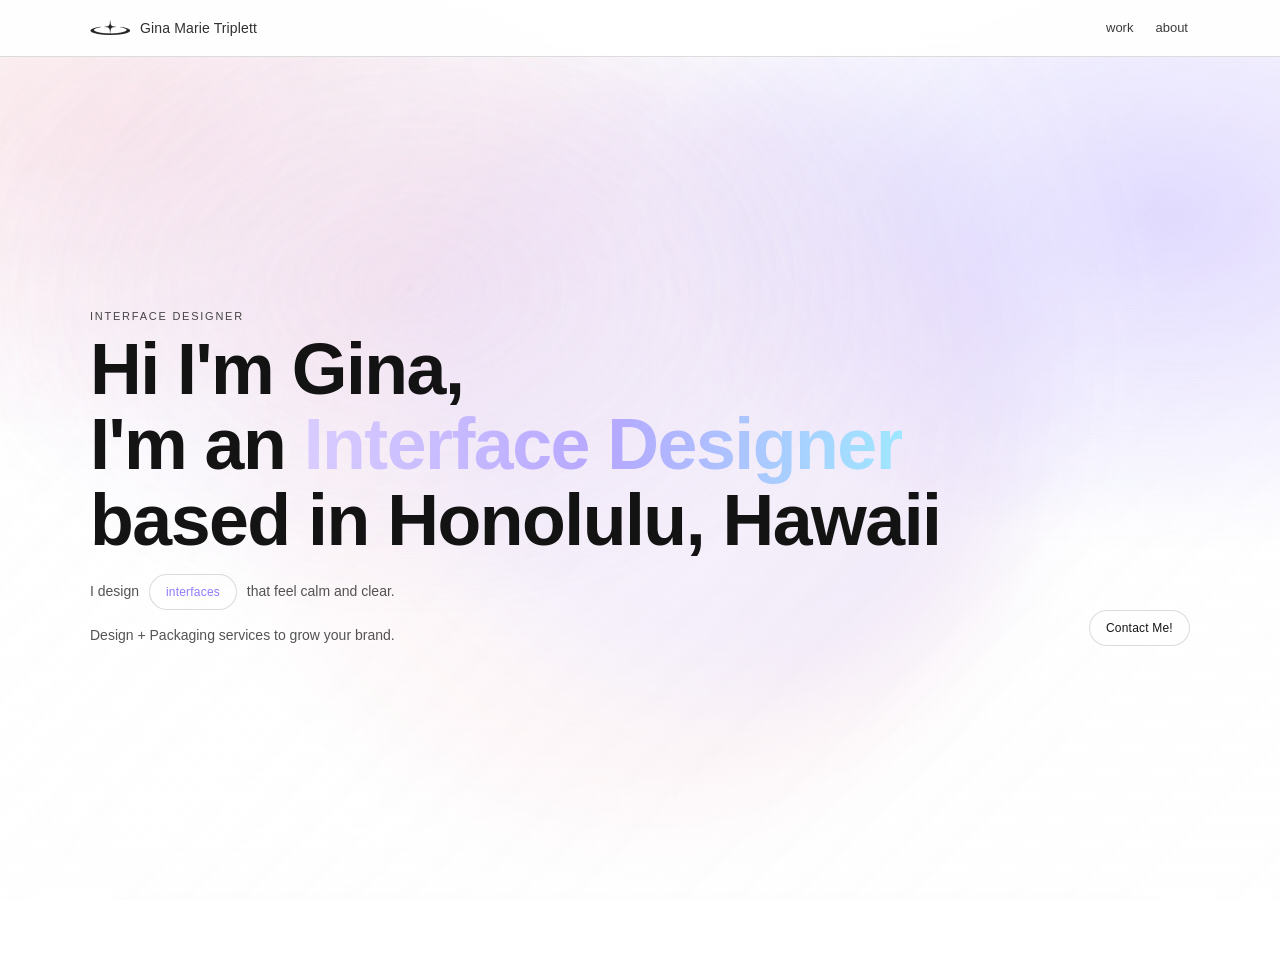
==== commit 11a241dc: "update resume" ====
--- a/index.html
+++ b/index.html
@@ -280,7 +280,7 @@
                             <a class="btn btn-outline" href="https://www.linkedin.com/in/ginamarietriplett/"
                                 target="_blank" rel="noreferrer">LinkedIn</a>
                             <a class="btn btn-outline" href="mailto:ginamarietriplett@gmail.com">Email</a>
-                            <a class="btn btn-outline" href="img/gina-marie-triplett-resume-2026.pdf" target="_blank"
+                            <a class="btn btn-outline" href="img/ginamarietriplettresume26.pdf" target="_blank"
                                 rel="noreferrer">Resume</a>
                         </div>
                     </div>
